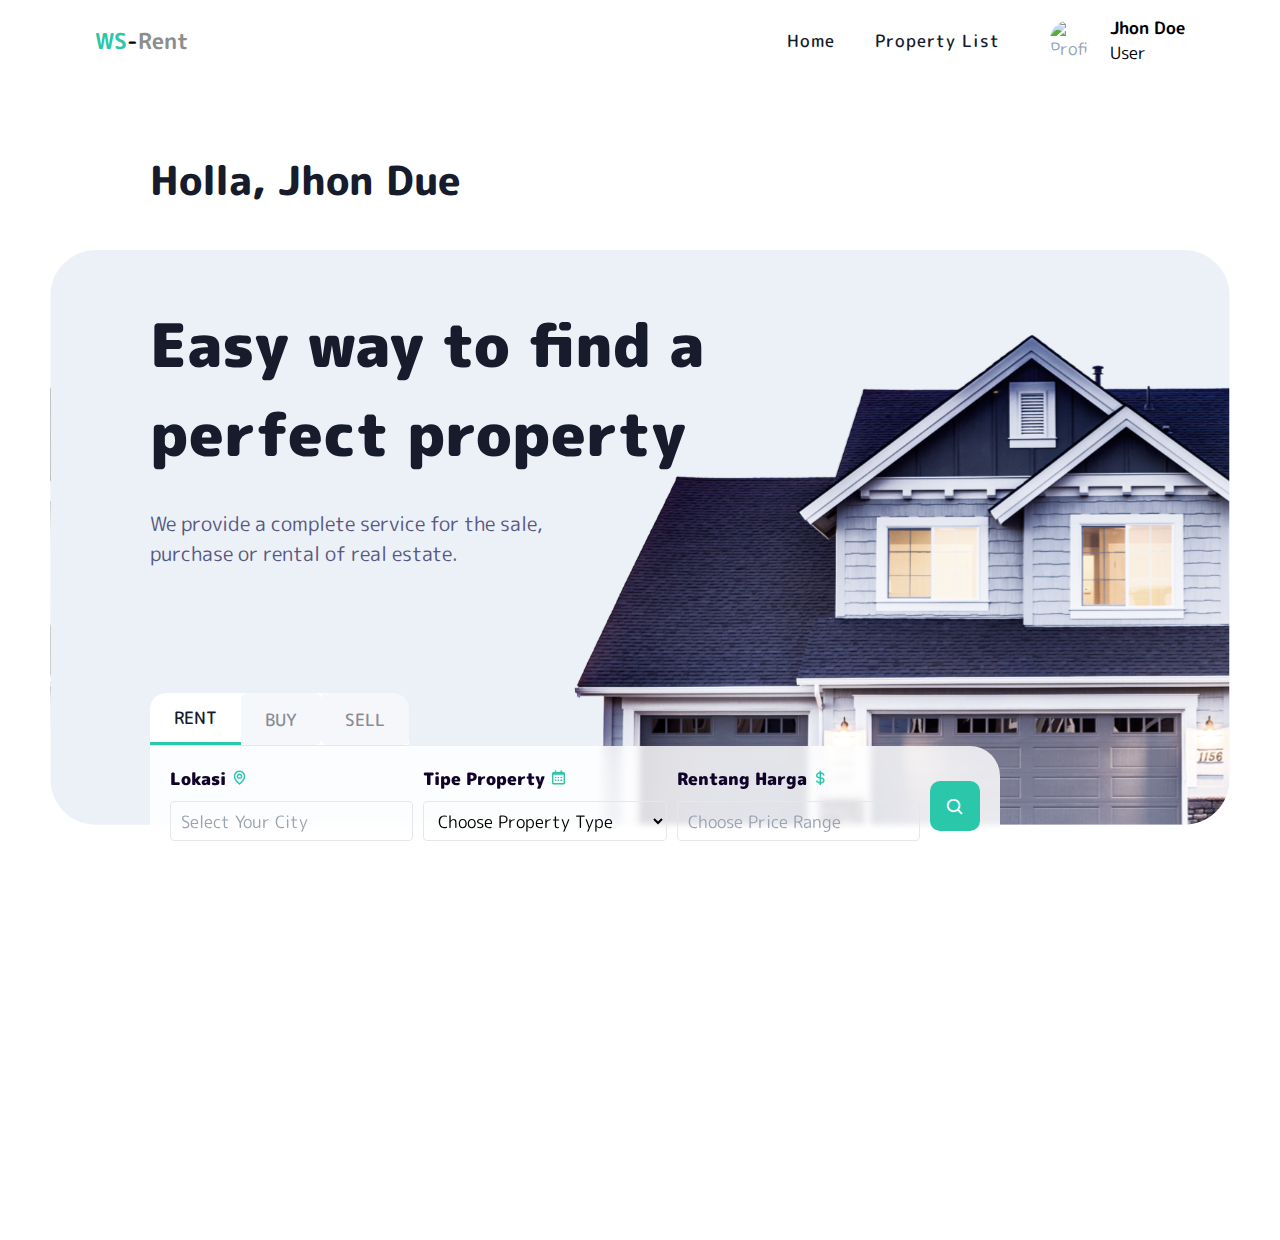
==== homepage.html @ 3f00e4f0 "Create landing page, login page, and homepage user" ====
<!DOCTYPE html>
<html lang="en">

<head>
    <meta charset="UTF-8">
    <meta name="viewport" content="width=device-width, initial-scale=1.0">
    <title>WS - Rent | Homepage</title>
    <link rel="stylesheet" href="css/style.css">
    <link rel="preconnect" href="https://fonts.googleapis.com">
    <link rel="preconnect" href="https://fonts.gstatic.com" crossorigin>
    <link
        href="https://fonts.googleapis.com/css2?family=M+PLUS+Rounded+1c:wght@100;300;400;500;700;800;900&display=swap"
        rel="stylesheet">
    <link href='https://unpkg.com/boxicons@2.1.4/css/boxicons.min.css' rel='stylesheet'>
</head>

<body>
    <nav class="header" data-header>
        <div class="container">
            <a href="/" class="logo">
                <span style="color: #2AC7AB;">WS</span>-<span style="color: #8D8D8D;">Rent</span>
            </a>

            <nav class="navbar container" data-navbar>
                <ul class="navbar-list">
                    <li>
                        <a href="/" class="navbar-link" data-nav-link>Home</a>
                    </li>
                    <li>
                        <a href="#" class="navbar-link" data-nav-link>Property List</a>
                    </li>
                </ul>
            </nav>

            <!-- <a href="/sign-up.html" class="btn btn-primary">Logout</a> -->
            <div class="user-profile" onclick="toggleDropdown()">
                <img src="https://www.svgrepo.com/show/384674/account-avatar-profile-user-11.svg" alt="Profile Picture"
                    class="profile-picture">
                <div class="user-info">
                    <div class="user-name">Jhon Doe</div>
                    <div class="user-status">User</div>
                </div>
                <div class="dropdown-content">
                    <a href="#">Profile</a>
                    <a href="#" onclick="logout()">Logout</a>
                </div>
            </div>

            <script>
                function toggleDropdown() {
                    var profileDropdown = document.querySelector('.user-profile');
                    profileDropdown.classList.toggle('active');
                }

                function logout() {
                    // Proses logout, misalnya redirect ke halaman logout atau hapus session
                    alert("Tombol logout ditekan");
                }

                // Tutup dropdown saat klik di luar dropdown
                window.onclick = function (event) {
                    if (!event.target.matches('.user-profile') && !event.target.closest('.user-profile')) {
                        var dropdowns = document.getElementsByClassName("dropdown-content");
                        for (var i = 0; i < dropdowns.length; i++) {
                            var openDropdown = dropdowns[i];
                            if (openDropdown.classList.contains('active')) {
                                openDropdown.classList.remove('active');
                            }
                        }
                    }
                }
            </script>


            <button class="nav-toggle-btn" aria-label="Toggle menu" data-nav-toggler>
                <i aria-hidden="true" class="menu-icon bx bx-grid-alt"></i>
                <i aria-hidden="true" class="close-icon bx bx-x-circle"></i>
            </button>
        </div>
    </nav>

    <main>
        <article class="article homepage">
            <section class="section hero">
                <h1 class="homepage-title">Holla, Jhon Due</h1>
                <div class="homepage-body">
                    <div class="homepage-content">
                        <h1 class="homepage-title2">
                            Easy way to find a perfect property
                        </h1>
                        <p class="homepage-text">
                            We provide a complete service for the sale, purchase or rental of real estate.
                        </p>
                        <div class="hero-form-wrapper" style="margin-top: 75px; margin-left: 0;">
                            <div class="form-tab">
                                <button class="tab-btn active" data-tab-btn>RENT</button>
                                <button class="tab-btn disabled" style="background: #ecf1f8;">BUY</button>
                                <button class="tab-btn disabled" style="background: #ecf1f8;">SELL</button>
                            </div>

                            <form action="" class="hero-form homepage-form-wrapper">
                                <div class="input-wrapper">
                                    <label for="search" class="input-label">Lokasi <i class="bx bx-map"
                                            style="color: #2AC7AB;"></i></label>
                                    <input type="search" name="search" id="search" placeholder="Select Your City"
                                        required class="input-field">
                                </div>

                                <div class="input-wrapper">
                                    <label for="category" class="input-label">Tipe Property <i class='bx bx-calendar'
                                            style="color: #2AC7AB;"></i></label>
                                    <select name="category" id="category" class="input-field">
                                        <option selected disabled>Choose Property Type</option>
                                        <option value="apartment">Apartment</option>
                                        <option value="office">Office</option>
                                        <option value="land">Land</option>
                                    </select>
                                </div>

                                <div class="input-wrapper">
                                    <label for="price-range" class="input-label">Rentang Harga <i class='bx bx-dollar'
                                            style="color: #2AC7AB;"></i></label>
                                    <input type="text" name="price-range" id="price-range"
                                        placeholder="Choose Price Range" class="input-field">
                                </div>

                                <button type="submit" class="btn btn-primary btn-search"><i
                                        class="bx bx-search"></i></button>
                            </form>
                        </div>
                    </div>
                </div>
            </section>
        </article>
    </main>

    <script src="js/main.js" defer></script>
</body>

</html>
---- css/style.css ----
:root{--oxford-blue_60:hsla(224, 34%, 13%, 0.6);--green-pigment:hsl(202, 86%, 51%);--oxford-blue:hsl(224, 34%, 13%);--maximum-red:hsl(0, 72%, 51%);--eerie-black:hsl(0, 0%, 9%);--mint-cream:hsl(146, 41%, 97%);--cadet-gray:hsl(215, 20%, 65%);--light-gray:hsl(216, 12%, 84%);--carcoal_20:hsla(214, 19%, 29%, 0.2);--carcoal_15:hsla(214, 19%, 29%, 0.15);--carcoal_10:hsla(214, 19%, 29%, 0.10);--sea-green:#60c2b0;--gainsboro:hsl(220, 13%, 91%);--white_70:hsla(0, 0%, 100%, 0.7);--gunmetal:hsl(215, 28%, 17%);--manatee:hsl(218, 11%, 65%);--mango:hsl(43, 96%, 56%);--white:hsl(0, 0%, 100%);--black:hsl(0, 0%, 0%);--hijau:#2AC7AB;--biru:#000444;--ff-mplus:'M PLUS Rounded 1c',sans-serif;--fs-1:3.6rem;--fs-2:2.4rem;--fs-3:2rem;--fs-4:1.8rem;--fs-5:1.7rem;--fw-600:600;--fw-500:500;--section-padding:35px;--shadow-1:0 1px 2px hsla(0, 0%, 0%, 0.2);--shadow-2:0 10px 15px -5px var(--carcoal_20);--shadow-3:0 10px 25px -3px var(--carcoal_20);--shadow-4:0 0 3px var(--carcoal_15);--shadow-5:0 20px 25px -5px var(--carcoal_10),0 10px 10px -5px var(--carcoal_10);--radius-16:16px;--radius-12:12px;--radius-10:10px;--radius-8:8px;--radius-6:6px;--radius-4:4px;--transition:0.25s ease;--cubic-out:cubic-bezier(0.33, 0.85, 0.4, 0.96)}
*,::after,::before{margin:0;padding:0;box-sizing:border-box}
li{list-style:none}
a{text-decoration:none;color:inherit}
a,button,img,input,ion-icon,label,select,span{display:block}
img{height:auto}
button,input,select{background:0 0;border:none;font:inherit}
input,select{width:100%}
button{cursor:pointer}
ion-icon{pointer-events:none}
address{font-style:normal}
html{font-family:var(--ff-mplus);font-size:10px;scroll-behavior:smooth}
body{background-color:var(--white);font-size:var(--fs-5);color:var(--cadet-gray)}
.container{padding-inline:15px}
.btn{color:var(--white);font-weight:var(--fw-500);padding:8px 20px;font-size:large}
.btn:is(:hover,:focus){background-color:var(--sea-green);color:var(--white)}
.btn-secondary{border-radius:50px}
.btn-outline-primary{border-radius:var(--radius-8);border:var(--hijau) 2px solid;color:var(--hijau)}
.btn-primary{border-radius:var(--radius-8);background-color:var(--hijau)}
.h1{font-size:var(--fs-1)}
.h2,.h3{color:var(--oxford-blue);line-height:1.5}
.h2{font-size:var(--fs-2);font-weight:var(--fw-500)}
.h3{font-size:var(--fs-3);font-weight:var(--fw-500)}
.section{padding-block:var(--section-padding)}
.img-holder{aspect-ratio:var(--width)/var(--height);background-color:var(--gainsboro)}
.img-cover{width:100%;height:100%;object-fit:cover}
.section-title{color:var(--oxford-blue)}
.section-text{line-height:1.6}
.header{background-color:var(--white);position:fixed;top:0;left:0;width:100%;padding-block:15px;z-index:4}
.header.active{box-shadow:var(--shadow-1)}
.header>.container{display:flex;justify-content:space-between;align-items:center;gap:10px}
.logo{font-size:2.2rem;font-weight:var(--fw-600);color:var(--black)}
.logo span{display:inline-block;color:var(--sea-green);--ionicon-stroke-width:50px}
.nav-toggle-btn{font-size:35px;color:var(--oxford-blue)}
.nav-toggle-btn ion-icon{--ionicon-stroke-width:30px}
.nav-toggle-btn .close-icon,.nav-toggle-btn.active .menu-icon{display:none}
.nav-toggle-btn .menu-icon,.nav-toggle-btn.active .close-icon{display:block}
.header .btn{margin-inline-start:auto}
.navbar{position:absolute;top:100%;left:50%;transform:translateX(-50%);width:100%;background-color:var(--white);padding:0;max-height:0;overflow:hidden;visibility:visible;transition:.25s var(--cubic-out)}
.navbar.active{max-height:260px;visibility:visible;box-shadow:var(--shadow-1);transition-duration:.5s}
.navbar-list{margin-block:10px;opacity:0;transition:var(--transition)}
.navbar.active .navbar-list{opacity:1}
.navbar-link{color:var(--oxford-blue);font-weight:var(--fw-500);letter-spacing:1px;padding:12px 25px}
.navbar-link:is(hover,:focus){color:var(--green-pigment)}
.article{position:relative}
.hero{padding-block-start:80px}
.hero-bg{background-image:url(../images/hero-img.svg);background-repeat:no-repeat;background-size:cover}
.hero-content{padding-block:90px;padding-inline:40px;display:grid;grid-template-columns:1fr;place-content:center;text-align:center}
.hero-title{max-width:15ch;margin-inline:auto;color:var(--biru);line-height:1.5;margin-block-end:20px;font-weight:800}
.stats{padding-top:50px;padding-left:30px;display:flex;align-items:center;gap:20px}
@media (max-width:768px){
.stats{justify-content:center;align-items:center;padding-left:0;padding-top:20px;margin:0 auto;text-align:left}
}
.stat h2.stat-number{font-size:31px;font-weight:800;color:var(--hijau)}
.stat-text{font-size:16px;font-weight:500;color:var(--black)}
.hero-title .span{display:inline-block;color:var(--green-pigment)}
.hero-form-wrapper{background-color:var(--white);margin-block-start:-100px;width:calc(100% - 10px);margin-inline:auto;border-radius:var(--radius-16);overflow:hidden}
.form-tab{border-block-end:1px solid var(--gainsboro);display:flex;justify-content:center}
.tab-btn{padding:12px 24px;color:var(--oxford-blue);font-weight:var(--fw-500);border-radius:var(--radius-6);transition:var(--transition)}
button.tab-btn.active{border-bottom:3px solid var(--hijau);border-radius:0}
button.disabled{cursor:not-allowed;opacity:.5}
.tab-btn :is(:hover,:focus){color:var(--white);background-color:var(--green-pigment)}
.hero-form{display:grid;gap:25px;padding:25px}
.hero-form .input-wrapper{position:relative}
.hero-form:is(.input-label,.input-field){color:var(--oxford-blue)}
.hero-form .input-label{font-weight:var(--fw-500);margin-block-end:10px}
.hero-form :is(.input-field,.dropdown-list){min-height:40px;border:1px solid var(--gainsboro);border-radius:var(--radius-4);outline:0;transition:var(--transition)}
.hero-form :is(.input-field,.dropdown-list):focus{border-color:var(--green-pigment)}
.hero-form .input-field{padding-inline:10px}
.hero-form .input-field::placeholder{color:var(--manatee)}
.hero-form .dropdown-lis{padding-inline:15px}
.hero-form .btn{max-width:100%;margin-top:15px}
.about .section-title{max-width:20ch}
.about-banner{position:relative;overflow:hidden;border-radius:var(--radius-16);margin-block-end:30px}
.about-banner .play-btn{position:absolute;top:50%;left:50%;transform:translate(-50%,-50%);background-color:var(--white);color:var(--green-pigment);padding:30px;font-size:20px;border-radius:50px}
.about .section-text{margin-block:20px 25px}
.service :is(.section-title,.section-text){text-align:center}
.service .section-text{margin-block:15px 16px}
.service-list{display:grid;gap:30px}
.service-card{text-align:center;border-radius:10px;transition:.3s;padding:10px}
.service-card:hover{box-shadow:var(--shadow-5)}
.service-card .card-icon{background-color:var(--mint-cream);width:100px;height:100px;display:grid;place-items:center;border-radius:50%;margin-inline:auto}
.service-card .card-icon ion-icon{font-size:30px;color:var(--green-pigment);--ionicon-stroke-width:45px}
.service-card .card-title{margin-block:25px 12px}
.service-card .card-text{line-height:1.6}
.property :is(.section-title,.section-text){text-align:center}
.property .section-text{margin-block:15px 60px}
.property-list{display:grid;gap:30px}
.property-card{position:relative;border-radius:var(--radius-12);box-shadow:var(--shadow-4);overflow:hidden;transition:var(--transition)}
.property-card:is(:hover,:focus-within){box-shadow:var(--shadow-5)}
.property-card .card-action-btn{position:absolute;top:20px;right:20px;background-color:var(--white);color:var(--maximum-red);padding:12px;border-radius:50px}
.property-card .card-content{color:var(--oxford-blue);padding:25px}
.property-card .card-title{font-size:var(--fs-4);transition:var(--transition)}
.property-card .card-title:is(:hover,:focus){color:var(--green-pigment)}
.property-card .card-list{display:flex;flex-wrap:wrap;justify-content:flex-start;align-items:center;gap:10px 15px;padding-block:30px;border-block:1px solid var(--gainsbro);margin-block:30px}
.property-card .card-item{display:flex;align-items:center;gap:5px}
.property-card .item-icon{color:var(--green-pigment);font-size:24px}
.property-card .item-icon ion-icon{--ionicon-stroke-width:40px}
.property-card .card-meta{display:flex;flex-wrap:wrap-reverse;justify-content:space-between;align-items:center;gap:20px}
.property-card .meta-title{color:var(--cadet-gray);margin-block-end:10px}
.property-card .meta-text{font-size:var(--fs-4);font-weight:var(--fw-500);display:flex;gap:8px}
.property-card .rating-wrapper{display:flex;gap:5px;color:var(--mango);font-size:16px}
.wrapper{width:100%;height:480px;margin:7.5rem 0;position:relative}
.wrapper .text{background:#3f9cc1;padding:50px;width:40%;height:600px;position:absolute;top:-13%;right:10%;padding-top:10%;color:#fff}
.wrapper .content{display:grid;grid-template-columns:repeat(2,1fr);grid-row-gap:30px}
.wrapper h2{font-weight:400}
.wrapper p{margin:20px 0 50px 0;line-height:30px}
.wrapper2{background:url(../images/img4.jpg) fixed;background-repeat:no-repeat;background-size:cover}
.wrapper2 .text{left:10%}
.wrapper2 h2,.wrapper2 h5{color:#fff}
.wrapper2 img{width:50px;height:50px;border-radius:50%;margin-top:5px}
.wrapper2 .para{margin-left:10%}
.contact{padding-block-end:calc(var(--section-padding) * 2);text-align:center}
.contact .section-title{font-weight:var(--fw-500)}
.contact .section-text{margin-block-end:25px}
.contact .btn{display:flex;align-items:center;gap:8px;margin-inline:auto}
.contact .btn ion-icon{--ionicon-stroke-width:50px}
.footer{background-color:var(--eerie-black);color:var(--light-gray);margin-block-start:100px;padding-block-start:190px}
.footer .logo{color:var(--white);font-weight:var(--fw-500);margin-block-end:25px}
.footer-text{line-height:1.6}
.footer-top{padding-block:60px}
.footer-top .container{display:grid;gap:30px}
.footer-list-title{color:var(--mint-cream);font-weight:var(--fw-600);letter-spacing:1px;margin-block-end:25px}
.footer-list li:not(:last-child){margin-block-end:15px}
.footer-link{display:flex;align-items:center;gap:5px;transition:var(--transition)}
.footer-link ion-icon{font-size:14px}
.footer-link:is(:hover,:focus){opacity:.8px}
.footer-item{display:flex;align-items:center;gap:10px}
.footer-item:nth-child(2){align-items:flex-start}
.footer-list .footer-item:not(:last-child){margin-block-end:25px}
.address{line-height:1.5}
.address-link{color:var(--green-pigment);margin-block-start:10px;transition:var(--transition)}
.address-link:is(:hover,:focus){opacity:.8}
.footer-bottom{border-block-start:1px solid var(--gunmetal);padding-block:30px;text-align:center}
.copyright{line-height:1.6;margin-block-end:30px}
.copyright-link{display:inline-block}
.social-list{display:flex;justify-content:center;align-items:center;gap:5px}
.social-link{color:var(--manatee);border:1px solid var(--gunmetal);padding:4px;border-radius:var(--radius-6)}
.social-link:is(:hover,:focus){background-color:var(--green-pigment);border-color:var(--green-pigment);color:var(--white)}
.back-top-btn{position:fixed;bottom:10px;right:20px;background-color:var(--green-pigment);color:#fff;font-size:14px;padding:12px;border-radius:50px;opacity:0;visibility:hidden;transition:var(--transition);z-index:4}
.back-top-btn:active{visibility:visible;opacity:1;transform:translateY(-10px)}
@media (min-width:640px){
.container{max-width:640px;width:100%;margin-inline:auto}
.hero .container{max-width:unset}
.hero-form-wrapper{max-width:600px;margin-inline:auto;background-color:unset}
.hero .form-tab,.hero-form{background-color:var(--white)}
.hero .form-tab{max-width:max-content;border-top-left-radius:var(--radius-16);border-top-right-radius:var(--radius-16)}
.hero-form{border-top-right-radius:var(--radius-16)}
.footer{padding-block-start:130px}
}
@media (min-width:768px){
:root{--fs-2:3rem}
.container,.hero-form-wrapper{max-width:700px}
.section-text{max-width:55ch;margin-inline:auto}
.hero-content{text-align:left;padding-inline:calc(50% - 350px)}
.hero-title{margin-inline:0}
.hero-text{max-width:40ch;font-weight:500;color:#3e4347}
.hero-form{grid-template-columns:1fr 1fr}
.about .container{display:grid;grid-template-columns:.7fr 1fr;align-items:center;gap:30px}
.about-banner{margin-block-end:0}
.property-list,.service-list{grid-template-columns:1fr 1fr}
.footer{padding-block-start:80px}
.footer-top .container{grid-template-columns:repeat(3,1fr);row-gap:50px}
.footer-brand{grid-column:1/4}
.footer-bottom .container{display:flex;justify-content:space-between;align-items:center}
.copyright{margin-block-end:0}
}
@media (min-width:992px){
:root{--fs-1:4.8rem;--section-padding:40px}
.container,.hero-form-wrapper{max-width:900px}
.header>.container{gap:30px}
.nav-toggle-btn{display:none}
.navbar,.navbar.active{all:unset;margin-inline-start:auto}
.navbar-list{margin-block:0;opacity:1;display:flex}
.navbar-link{padding-inline:20px}
.header .btn{margin-inline-start:0}
.hero-content{padding-inline:calc(50% - 450px)}
.hero-form{grid-template-columns:repeat(3,1fr);max-width:85rem;overflow:hidden}
.about .container{gap:50px}
.property-list,.service-list{grid-template-columns:repeat(3,1fr)}
.footer-brand{grid-column:auto}
.footer-top .container{grid-template-columns:1fr .5fr .6fr .7fr}
}
@media (min-width:1200px){
.container,.hero-form-wrapper{max-width:1120px}
.hero-content{padding-inline:calc(50% - 560px)}
.about .section-text{max-width:unset}
}
@media (max-width:768px){
.wrapper .text{width:80%}
.wrapper .text{height:600px}
}
.desktop-only{display:block}
@media (max-width:991px){
.desktop-only{display:none}
}
.login-bg{background-image:url(../images/login.svg);background-size:cover;background-repeat:no-repeat;height:100vh;background-position:center;display:flex;align-items:center;padding:20rem}
.login-form-wrapper{background-color:#fff;padding:20px;width:100%;max-width:600px}
.login-form-wrapper h1{color:var(--black);font-weight:500;font-size:4rem;margin-bottom:1rem}
.login-form-wrapper p{color:#4a5568;font-weight:400;font-size:1.7rem;margin-bottom:4rem}
label.form-label{font-weight:500;color:#263a43}
input.form-control{width:100%;padding:15px;margin:10px 0;border-radius:5px;border:1px solid #ccc}
form button[type=submit]{width:100%;padding:15px}
.form-control{border:none;border-bottom:2px solid transparent;transition:border-bottom-color .3s,border-bottom-width .3s;outline:0}
.form-control:is(:focus,:hover,:active){border-bottom-color:#2ac7ab;border-bottom-width:5px}
@media (max-width:768px){
.login-bg{display:flex;align-items:center;justify-content:center;padding:0}
.login-form-wrapper{padding:30px;min-width:350px;box-shadow:0 0 10px rgba(0,0,0,.1);border-radius:10px}
.login-form-wrapper h1{font-size:3rem}
.login-form-wrapper p{font-size:1.5rem}
}
.password-container{position:relative}
.toggle-password{position:absolute;right:20px;top:50%;transform:translateY(-50%);cursor:pointer}
.homepage{padding:5rem;margin-top:20px}
.homepage-title{font-size:4rem;font-weight:800;color:var(--oxford-blue);margin-bottom:4rem;margin-left:10rem}
.homepage-content{display:grid;grid-template-columns:1fr;gap:5rem;margin-left:5rem;padding:50px}
.homepage-title2{font-size:6rem;font-weight:900;color:var(--oxford-blue);max-width:20ch}
.homepage-text{font-size:2rem;font-weight:400;color:#585981;max-width:35ch;margin-top:-20px}
.homepage-body{background-image:url(../images/homepage.svg);background-repeat:no-repeat;background-size:contain;height:100vh}
@media (max-width:768px){
.form-tab{display:flex;justify-content:center}
.hero-form{grid-template-columns:1fr}
.homepage-content{padding:20px;margin-left:0}
.homepage-title{font-size:3rem;margin-left:0}
.homepage-title2{font-size:4rem}
.homepage-text{font-size:1.5rem}
.homepage-body{background-size:cover}
}
.homepage-form-wrapper{background-color:rgba(255,255,255,.829);backdrop-filter:blur(3px);padding:20px;border-radius:0 30px 30px 30px;display:grid;grid-template-columns:repeat(3,1fr) auto;gap:10px}
.homepage-form-wrapper .input-label{color:#110229;font-weight:900}
.homepage-form-wrapper .btn-search{border-radius:10px;height:50px;padding-top:12px;font-size:2rem}
@media (max-width:768px){
.homepage-content{grid-template-columns:1fr;gap:2rem;padding:20px;margin-left:0}
.homepage-title{font-size:3rem}
.homepage-title2{font-size:4rem}
.homepage-text{margin-top:5px;font-size:1.5rem}
.homepage-body{background-size:cover}
.homepage-form-wrapper{padding:10px;border-radius:0 30px 30px 30px;display:grid;grid-template-columns:1fr;gap:10px}
.homepage-form-wrapper .input-label{font-weight:900}
.btn-search{height:50px;padding-top:10px;font-size:1.8rem}
}
.user-profile{display:flex;align-items:center;gap:10px;cursor:pointer}
.profile-picture{width:40px;height:40px;border-radius:50%;margin-right:10px}
.user-info{display:flex;flex-direction:column;font-size:17px}
.user-name{color:var(--black);font-weight:600}
.user-status{color:var(--black)}
.user-profile .dropdown-content{display:none;position:absolute;background-color:#f9f9f9;min-width:160px;box-shadow:0 8px 16px 0 rgba(0,0,0,.2);z-index:1;top:70px}
.user-profile .dropdown-content a{color:#000;padding:12px 16px;text-decoration:none;display:block}
.user-profile .dropdown-content a:hover{background-color:#f1f1f1}
.user-profile.active .dropdown-content{display:block}
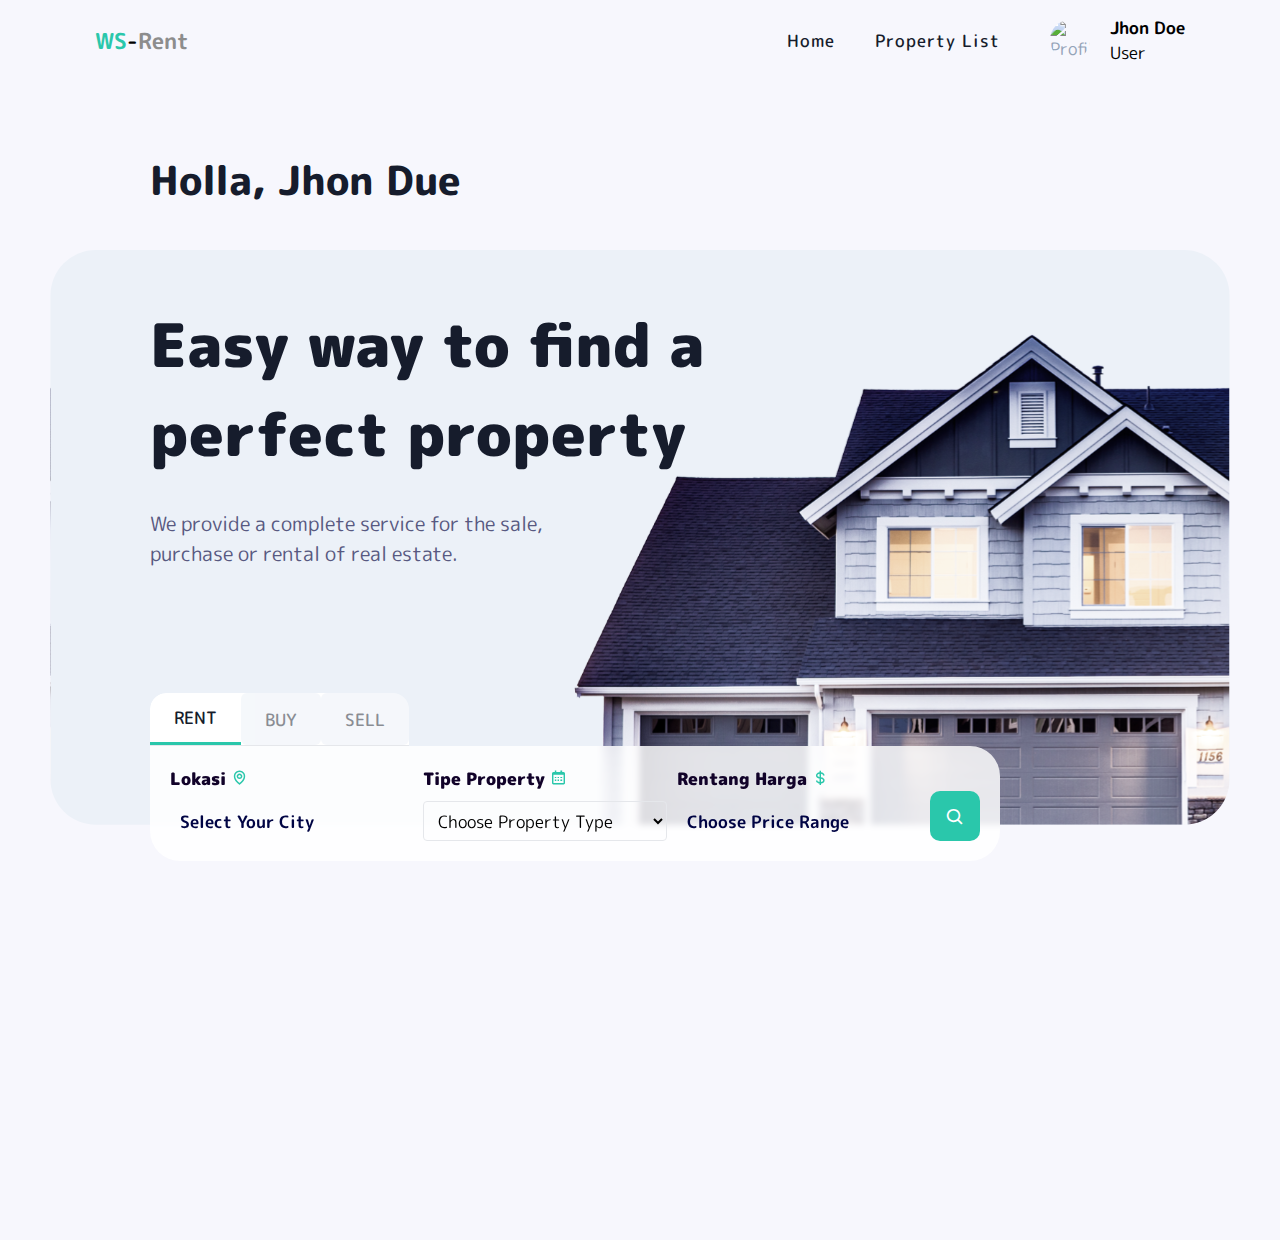
==== commit 489036db: "Create Home Page and Property Listing Page" ====
--- a/homepage.html
+++ b/homepage.html
@@ -41,36 +41,11 @@
                     <div class="user-status">User</div>
                 </div>
                 <div class="dropdown-content">
-                    <a href="#">Profile</a>
-                    <a href="#" onclick="logout()">Logout</a>
+                    <a href="#"><i class='bx bx-user' ></i> Profile</a>
+                    <a href="#"><i class='bx bxs-key' ></i> Change Password</a>
+                    <a href="#" onclick="logout()"><i class='bx bx-log-out-circle' ></i> Logout</a>
                 </div>
             </div>
-
-            <script>
-                function toggleDropdown() {
-                    var profileDropdown = document.querySelector('.user-profile');
-                    profileDropdown.classList.toggle('active');
-                }
-
-                function logout() {
-                    // Proses logout, misalnya redirect ke halaman logout atau hapus session
-                    alert("Tombol logout ditekan");
-                }
-
-                // Tutup dropdown saat klik di luar dropdown
-                window.onclick = function (event) {
-                    if (!event.target.matches('.user-profile') && !event.target.closest('.user-profile')) {
-                        var dropdowns = document.getElementsByClassName("dropdown-content");
-                        for (var i = 0; i < dropdowns.length; i++) {
-                            var openDropdown = dropdowns[i];
-                            if (openDropdown.classList.contains('active')) {
-                                openDropdown.classList.remove('active');
-                            }
-                        }
-                    }
-                }
-            </script>
-
 
             <button class="nav-toggle-btn" aria-label="Toggle menu" data-nav-toggler>
                 <i aria-hidden="true" class="menu-icon bx bx-grid-alt"></i>
--- a/css/style.css
+++ b/css/style.css
@@ -1,4 +1,4 @@
-:root{--oxford-blue_60:hsla(224, 34%, 13%, 0.6);--green-pigment:hsl(202, 86%, 51%);--oxford-blue:hsl(224, 34%, 13%);--maximum-red:hsl(0, 72%, 51%);--eerie-black:hsl(0, 0%, 9%);--mint-cream:hsl(146, 41%, 97%);--cadet-gray:hsl(215, 20%, 65%);--light-gray:hsl(216, 12%, 84%);--carcoal_20:hsla(214, 19%, 29%, 0.2);--carcoal_15:hsla(214, 19%, 29%, 0.15);--carcoal_10:hsla(214, 19%, 29%, 0.10);--sea-green:#60c2b0;--gainsboro:hsl(220, 13%, 91%);--white_70:hsla(0, 0%, 100%, 0.7);--gunmetal:hsl(215, 28%, 17%);--manatee:hsl(218, 11%, 65%);--mango:hsl(43, 96%, 56%);--white:hsl(0, 0%, 100%);--black:hsl(0, 0%, 0%);--hijau:#2AC7AB;--biru:#000444;--ff-mplus:'M PLUS Rounded 1c',sans-serif;--fs-1:3.6rem;--fs-2:2.4rem;--fs-3:2rem;--fs-4:1.8rem;--fs-5:1.7rem;--fw-600:600;--fw-500:500;--section-padding:35px;--shadow-1:0 1px 2px hsla(0, 0%, 0%, 0.2);--shadow-2:0 10px 15px -5px var(--carcoal_20);--shadow-3:0 10px 25px -3px var(--carcoal_20);--shadow-4:0 0 3px var(--carcoal_15);--shadow-5:0 20px 25px -5px var(--carcoal_10),0 10px 10px -5px var(--carcoal_10);--radius-16:16px;--radius-12:12px;--radius-10:10px;--radius-8:8px;--radius-6:6px;--radius-4:4px;--transition:0.25s ease;--cubic-out:cubic-bezier(0.33, 0.85, 0.4, 0.96)}
+:root{--oxford-blue_60:hsla(224, 34%, 13%, 0.6);--green-pigment:hsl(202, 86%, 51%);--oxford-blue:hsl(224, 34%, 13%);--maximum-red:hsl(0, 72%, 51%);--eerie-black:hsl(0, 0%, 9%);--mint-cream:hsl(146, 41%, 97%);--cadet-gray:hsl(215, 20%, 65%);--light-gray:hsl(216, 12%, 84%);--carcoal_20:hsla(214, 19%, 29%, 0.2);--carcoal_15:hsla(214, 19%, 29%, 0.15);--carcoal_10:hsla(214, 19%, 29%, 0.10);--sea-green:#60c2b0;--gainsboro:hsl(220, 13%, 91%);--white_70:hsla(0, 0%, 100%, 0.7);--gunmetal:hsl(215, 28%, 17%);--manatee:hsl(218, 11%, 65%);--mango:hsl(43, 96%, 56%);--white:#F7F7FD;--black:hsl(0, 0%, 0%);--hijau:#2AC7AB;--biru:#000444;--ff-mplus:'M PLUS Rounded 1c',sans-serif;--fs-1:3.6rem;--fs-2:2.4rem;--fs-3:2rem;--fs-4:1.8rem;--fs-5:1.7rem;--fw-600:600;--fw-500:500;--section-padding:35px;--shadow-1:0 1px 2px hsla(0, 0%, 0%, 0.2);--shadow-2:0 10px 15px -5px var(--carcoal_20);--shadow-3:0 10px 25px -3px var(--carcoal_20);--shadow-4:0 0 3px var(--carcoal_15);--shadow-5:0 20px 25px -5px var(--carcoal_10),0 10px 10px -5px var(--carcoal_10);--radius-16:16px;--radius-12:12px;--radius-10:10px;--radius-8:8px;--radius-6:6px;--radius-4:4px;--transition:0.25s ease;--cubic-out:cubic-bezier(0.33, 0.85, 0.4, 0.96)}
 *,::after,::before{margin:0;padding:0;box-sizing:border-box}
 li{list-style:none}
 a{text-decoration:none;color:inherit}
@@ -87,12 +87,11 @@
 .property .section-text{margin-block:15px 60px}
 .property-list{display:grid;gap:30px}
 .property-card{position:relative;border-radius:var(--radius-12);box-shadow:var(--shadow-4);overflow:hidden;transition:var(--transition)}
-.property-card:is(:hover,:focus-within){box-shadow:var(--shadow-5)}
+.property-card:is(:hover,:focus-within){box-shadow:var(--shadow-5);cursor:pointer}
 .property-card .card-action-btn{position:absolute;top:20px;right:20px;background-color:var(--white);color:var(--maximum-red);padding:12px;border-radius:50px}
 .property-card .card-content{color:var(--oxford-blue);padding:25px}
 .property-card .card-title{font-size:var(--fs-4);transition:var(--transition)}
-.property-card .card-title:is(:hover,:focus){color:var(--green-pigment)}
-.property-card .card-list{display:flex;flex-wrap:wrap;justify-content:flex-start;align-items:center;gap:10px 15px;padding-block:30px;border-block:1px solid var(--gainsbro);margin-block:30px}
+.property-card .card-list{display:flex;flex-wrap:wrap;justify-content:space-between;align-items:center;gap:7px;border-block:1px solid var(--gainsbro)}
 .property-card .card-item{display:flex;align-items:center;gap:5px}
 .property-card .item-icon{color:var(--green-pigment);font-size:24px}
 .property-card .item-icon ion-icon{--ionicon-stroke-width:40px}
@@ -143,7 +142,7 @@
 .container{max-width:640px;width:100%;margin-inline:auto}
 .hero .container{max-width:unset}
 .hero-form-wrapper{max-width:600px;margin-inline:auto;background-color:unset}
-.hero .form-tab,.hero-form{background-color:var(--white)}
+.hero .form-tab,.hero-form{background-color:#fff}
 .hero .form-tab{max-width:max-content;border-top-left-radius:var(--radius-16);border-top-right-radius:var(--radius-16)}
 .hero-form{border-top-right-radius:var(--radius-16)}
 .footer{padding-block-start:130px}
@@ -194,7 +193,7 @@
 @media (max-width:991px){
 .desktop-only{display:none}
 }
-.login-bg{background-image:url(../images/login.svg);background-size:cover;background-repeat:no-repeat;height:100vh;background-position:center;display:flex;align-items:center;padding:20rem}
+.login-bg{background-image:url(../images/login.svg);background-size:cover;background-repeat:no-repeat;height:100vh;background-position:center;display:flex;align-items:center;padding:20rem;background-color:#fff}
 .login-form-wrapper{background-color:#fff;padding:20px;width:100%;max-width:600px}
 .login-form-wrapper h1{color:var(--black);font-weight:500;font-size:4rem;margin-bottom:1rem}
 .login-form-wrapper p{color:#4a5568;font-weight:400;font-size:1.7rem;margin-bottom:4rem}
@@ -247,4 +246,39 @@
 .user-profile .dropdown-content{display:none;position:absolute;background-color:#f9f9f9;min-width:160px;box-shadow:0 8px 16px 0 rgba(0,0,0,.2);z-index:1;top:70px}
 .user-profile .dropdown-content a{color:#000;padding:12px 16px;text-decoration:none;display:block}
 .user-profile .dropdown-content a:hover{background-color:#f1f1f1}
-.user-profile.active .dropdown-content{display:block}+.user-profile.active .dropdown-content{display:block}
+.search-title{font-size:38px;font-weight:800;color:var(--biru);margin-bottom:4rem}
+.search-form-wrapper{background-color:#fff!important;padding:20px;border-radius:10px;display:grid;grid-template-columns:1fr;gap:10px}
+.search-form{display:grid;grid-template-columns:1fr;gap:10px}
+@media (min-width:768px){
+.search-form{grid-template-columns:1fr 1fr 1fr}
+}
+@media (min-width:1024px){
+.search-form{grid-template-columns:1fr 1fr 1fr 1fr 100px}
+.input-wrapper{margin-bottom:0}
+.btn-primary{align-self:end}
+}
+.input-wrapper{display:flex;flex-direction:column}
+.input-label{font-weight:500;margin-bottom:10px}
+.input-field{width:100%;margin:0;border-radius:5px;border:1px solid #ccc}
+.input-wrapper input.input-field{border:none;font-weight:600;color:var(--biru)}
+.input-wrapper input.input-field::placeholder{color:var(--biru)}
+.input-wrapper input.input-field:is(:focus,:hover,:active){outline:0}
+.select-field{width:100%;border-radius:5px;color:var(--biru);font-weight:600}
+.select-field:is(:focus,:hover,:active){outline:0}
+.btn-primary{background-color:#2ac7ab;color:#fff;border:none;padding:10px 20px;border-radius:5px;font-weight:600;cursor:pointer;max-width:100%}
+.btn-primary:hover{background-color:#28b39a}
+.btn-primary:active{background-color:#259e89}
+.card-content h3.card-title{font-size:23px;font-weight:800;color:var(--biru)}
+.card-content p{font-size:22px;color:#229e88;font-weight:800;padding-top:15px}
+.card-content p.card-address{font-size:14px;color:#8d8d8d;font-weight:500;padding-top:10px}
+.card-content hr{border:1.5px solid #e5e5e5;margin:20px 0}
+.card-list li.card-item span{font-size:14px;color:#8d8d8d;font-weight:500}
+.card-header{display:flex;align-items:center;justify-content:space-between}
+.card-title{flex-grow:1}
+.love-button{background:0 0;border:2px solid var(--hijau);cursor:pointer;padding:0;border-radius:50%;margin-right:-10px}
+.love-button:hover{background-color:#ffb8b881;border:2px solid #db2121}
+.love-button i{padding:7px;color:var(--hijau);font-size:20px}
+.love-button:hover i{color:#db2121}
+.loved{background-color:#ffb8b881;border:2px solid #db2121}
+.loved i{color:#db2121}